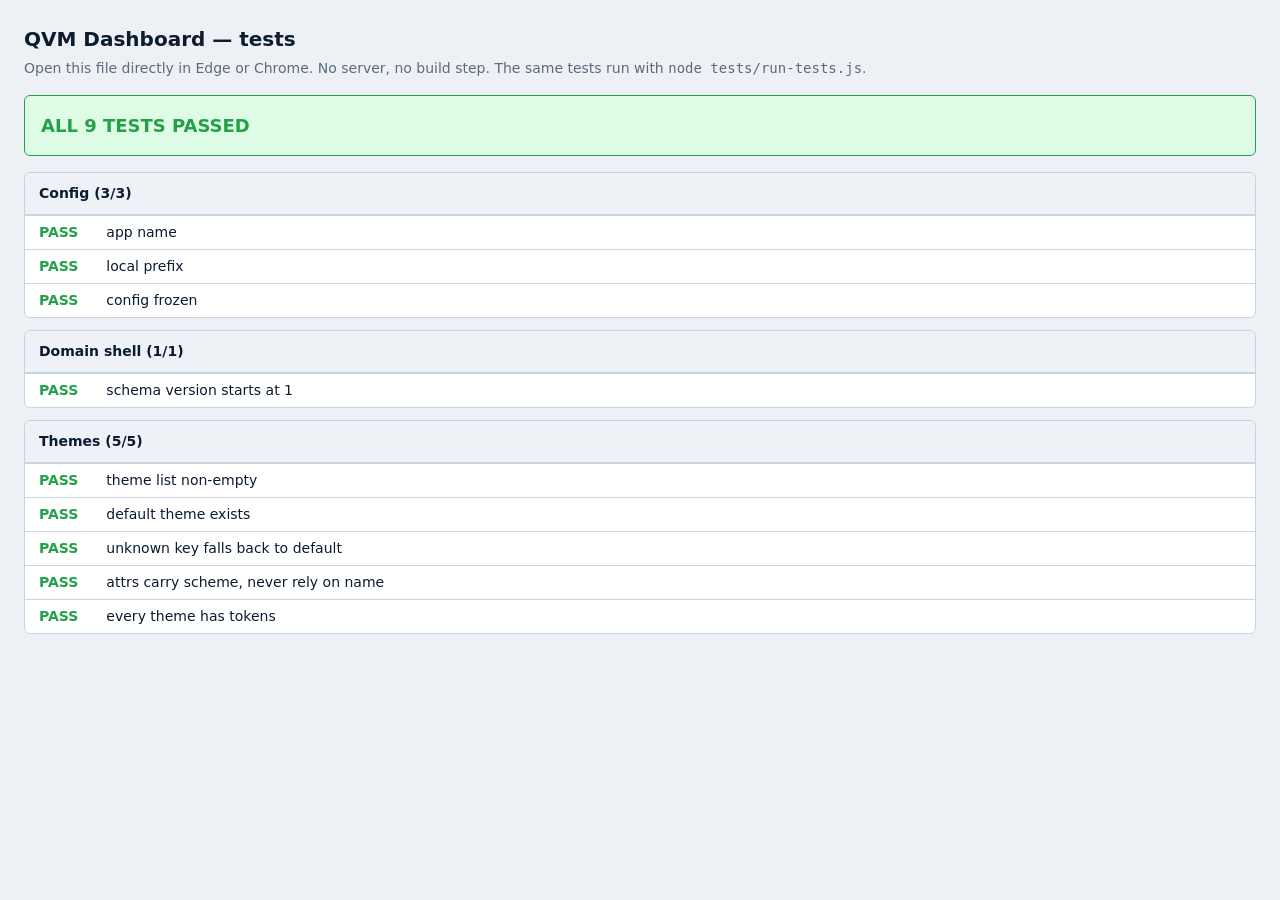
==== qvm_js/tests/test.html @ d480aee8 "Add M2 vendor libs and test battery" ====
<!DOCTYPE html>
<html lang="en">
<head>
<meta charset="utf-8">
<title>QVM Dashboard - tests</title>
<style>
  :root {
    --bg: #f5f7fa; --fg: #1c2530; --muted: #5b6b7c; --line: #dde3ea;
    --ok: #1b7f4b; --ok-bg: #e8f5ed; --fail: #b3261e; --fail-bg: #fdeceb; --card: #fff;
  }
  * { box-sizing: border-box; }
  body { margin: 0; padding: 24px; background: var(--bg); color: var(--fg);
         font: 14px/1.5 "Segoe UI", system-ui, sans-serif; }
  h1 { font-size: 20px; margin: 0 0 4px; }
  .sub { color: var(--muted); margin-bottom: 16px; }
  #summary { padding: 16px; border-radius: 6px; font-size: 18px; font-weight: 700;
             margin-bottom: 16px; border: 1px solid var(--line); }
  #summary.pass { background: var(--ok-bg); color: var(--ok); border-color: var(--ok); }
  #summary.fail { background: var(--fail-bg); color: var(--fail); border-color: var(--fail); }
  .group { background: var(--card); border: 1px solid var(--line); border-radius: 6px;
           margin-bottom: 12px; overflow: hidden; }
  .group > h2 { font-size: 14px; margin: 0; padding: 10px 14px; background: #eef2f7;
                border-bottom: 1px solid var(--line); }
  table { width: 100%; border-collapse: collapse; }
  td { padding: 6px 14px; border-top: 1px solid var(--line); vertical-align: top; }
  td.res { width: 60px; font-weight: 700; }
  tr.ok td.res { color: var(--ok); }
  tr.fail td.res { color: var(--fail); }
  tr.fail { background: var(--fail-bg); }
  td.detail { color: var(--muted); font-family: ui-monospace, Consolas, monospace;
              font-size: 12px; white-space: pre-wrap; }
  .num { font-variant-numeric: tabular-nums; }
</style>
</head>
<body>
<h1>QVM Dashboard &mdash; tests</h1>
<div class="sub">Open this file directly in Edge or Chrome. No server, no build step. The same tests run with <code>node tests/run-tests.js</code>.</div>
<div id="summary">running&hellip;</div>
<div id="out"></div>

<script src="../js/config.js"></script>
<script src="../js/themes.js"></script>
<script src="../js/domain.js"></script>
<script src="tests.js"></script>
<script>
(function () {
  'use strict';
  var T = window.QVM_TESTS;
  T.done.then(function () {
    var out = document.getElementById('out');
    T.groups.forEach(function (g) {
      var div = document.createElement('div');
      div.className = 'group';
      var h = document.createElement('h2');
      var gFail = g.rows.filter(function (r) { return !r.ok; }).length;
      h.textContent = g.name + '  (' + (g.rows.length - gFail) + '/' + g.rows.length + ')';
      div.appendChild(h);
      var tbl = document.createElement('table');
      g.rows.forEach(function (r) {
        var tr = document.createElement('tr');
        tr.className = r.ok ? 'ok' : 'fail';
        var c1 = document.createElement('td'); c1.className = 'res'; c1.textContent = r.ok ? 'PASS' : 'FAIL';
        var c2 = document.createElement('td'); c2.textContent = r.name;
        var c3 = document.createElement('td'); c3.className = 'detail'; c3.textContent = r.detail;
        tr.appendChild(c1); tr.appendChild(c2); tr.appendChild(c3);
        tbl.appendChild(tr);
      });
      div.appendChild(tbl);
      out.appendChild(div);
    });
    var sum = document.getElementById('summary');
    sum.className = T.failed === 0 ? 'pass' : 'fail';
    sum.textContent = T.failed === 0
      ? 'ALL ' + T.passed + ' TESTS PASSED'
      : T.failed + ' of ' + (T.passed + T.failed) + ' TESTS FAILED';
  });
})();
</script>
</body>
</html>
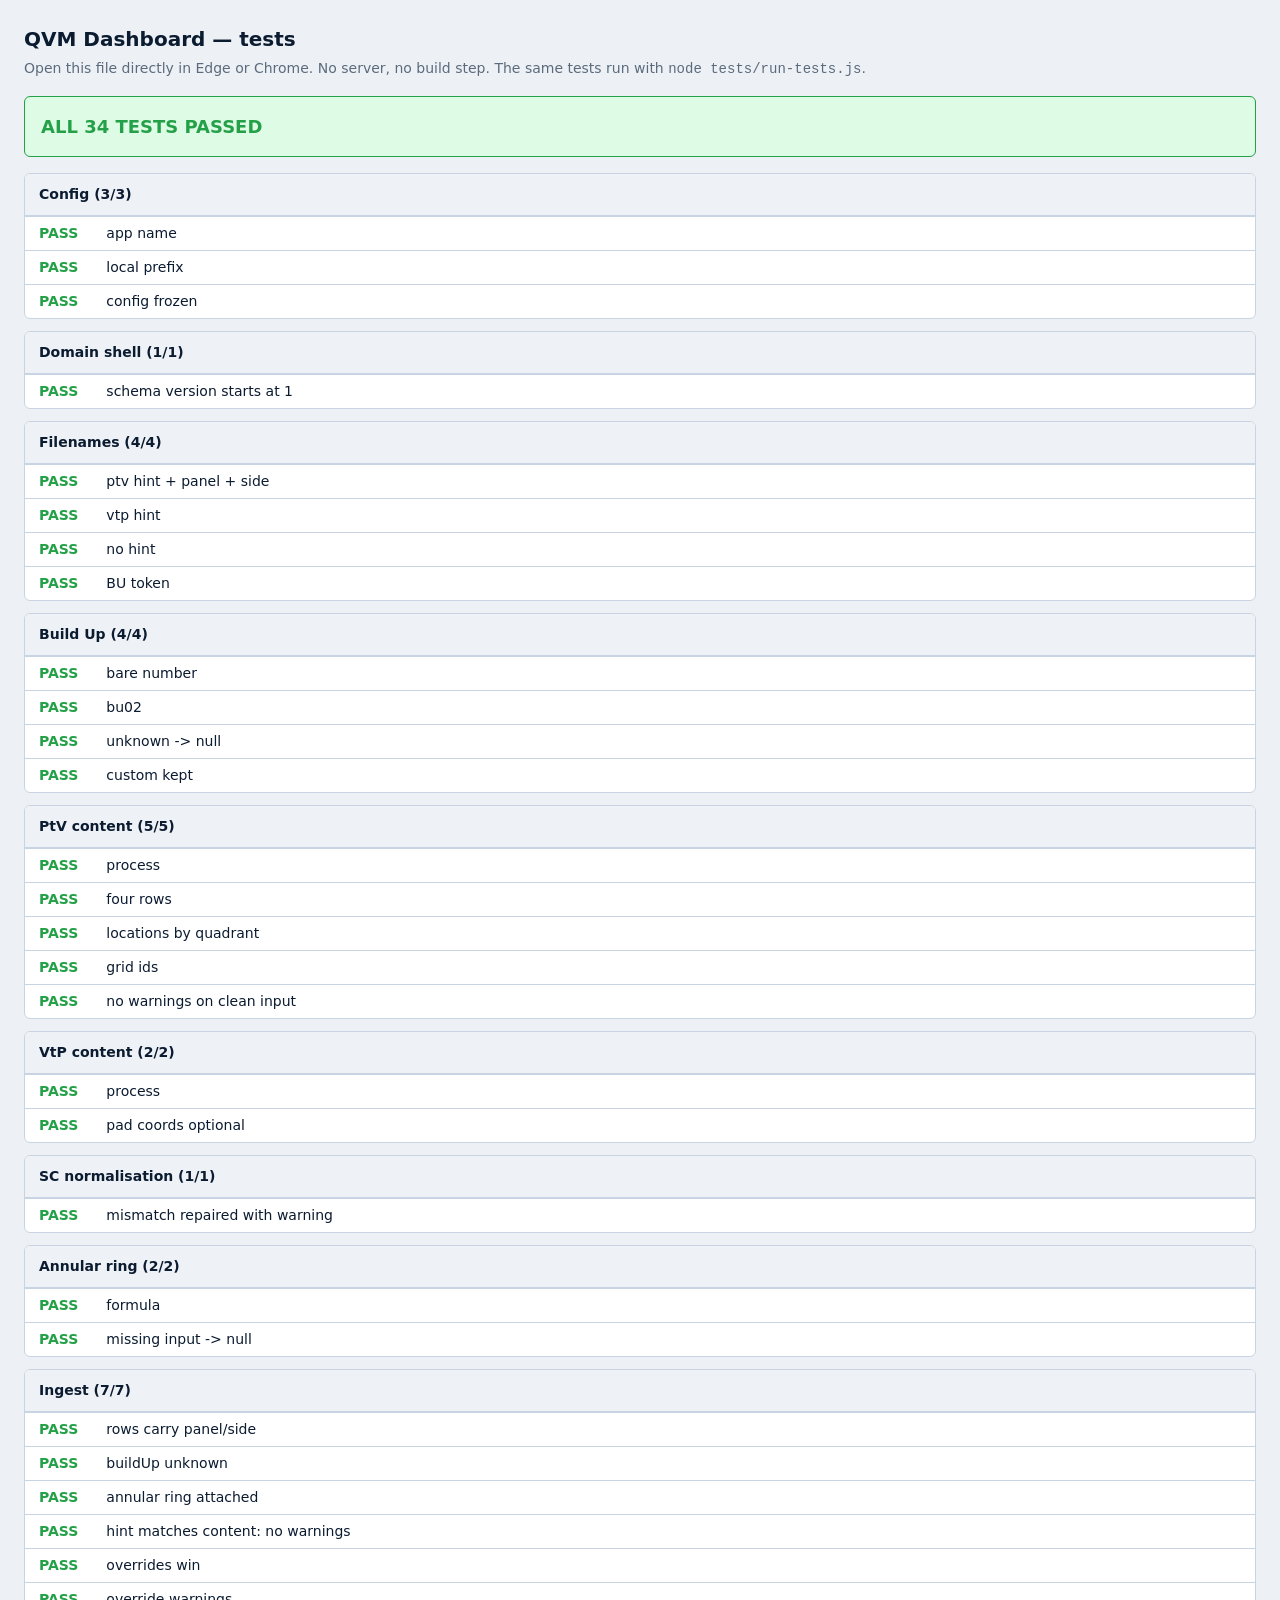
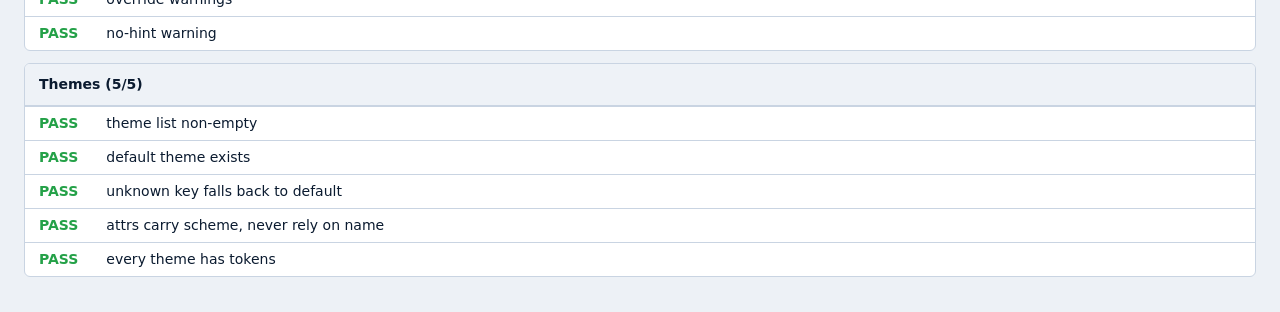
==== commit f9fea673: "Add M3 QVM parsers and ingest engine" ====
--- a/qvm_js/tests/test.html
+++ b/qvm_js/tests/test.html
@@ -40,7 +40,9 @@
 
 <script src="../js/config.js"></script>
 <script src="../js/themes.js"></script>
+<script src="../js/qvm-defaults.js"></script>
 <script src="../js/domain.js"></script>
+<script src="../js/parse.js"></script>
 <script src="tests.js"></script>
 <script>
 (function () {
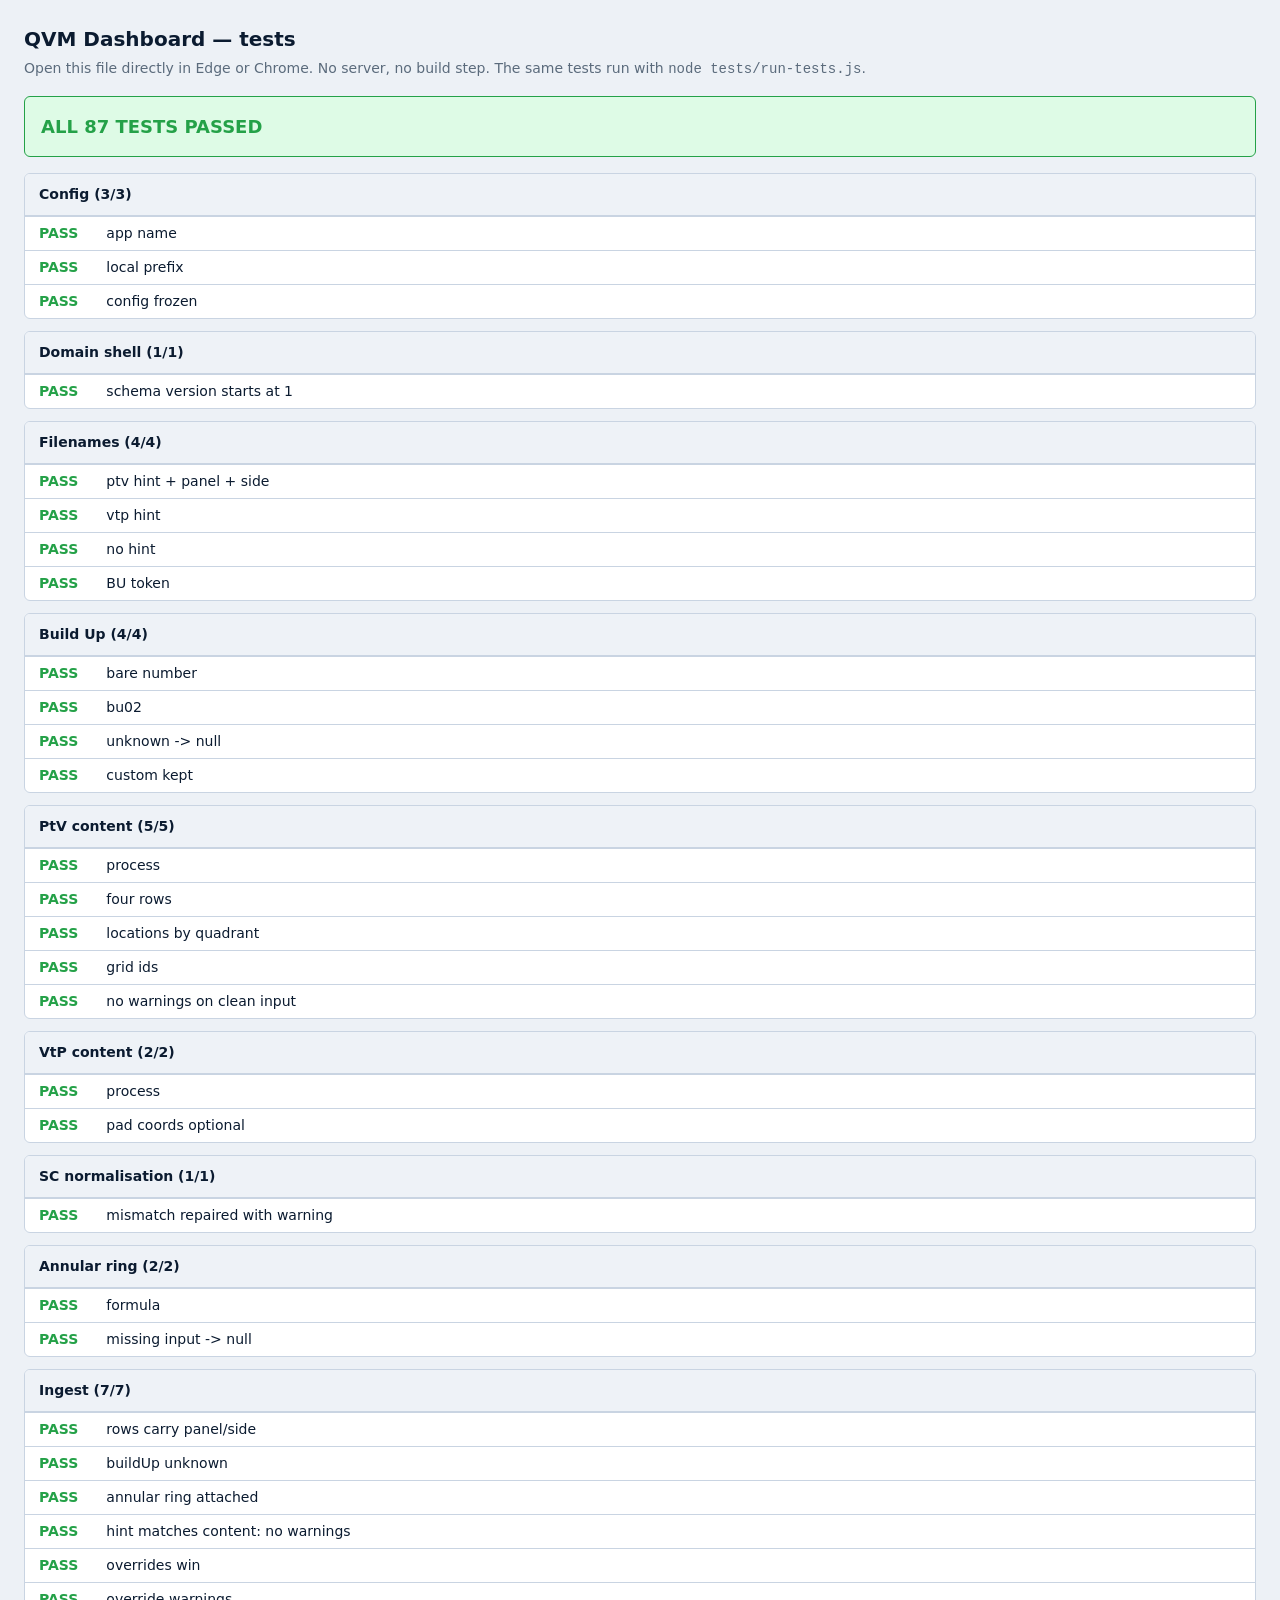
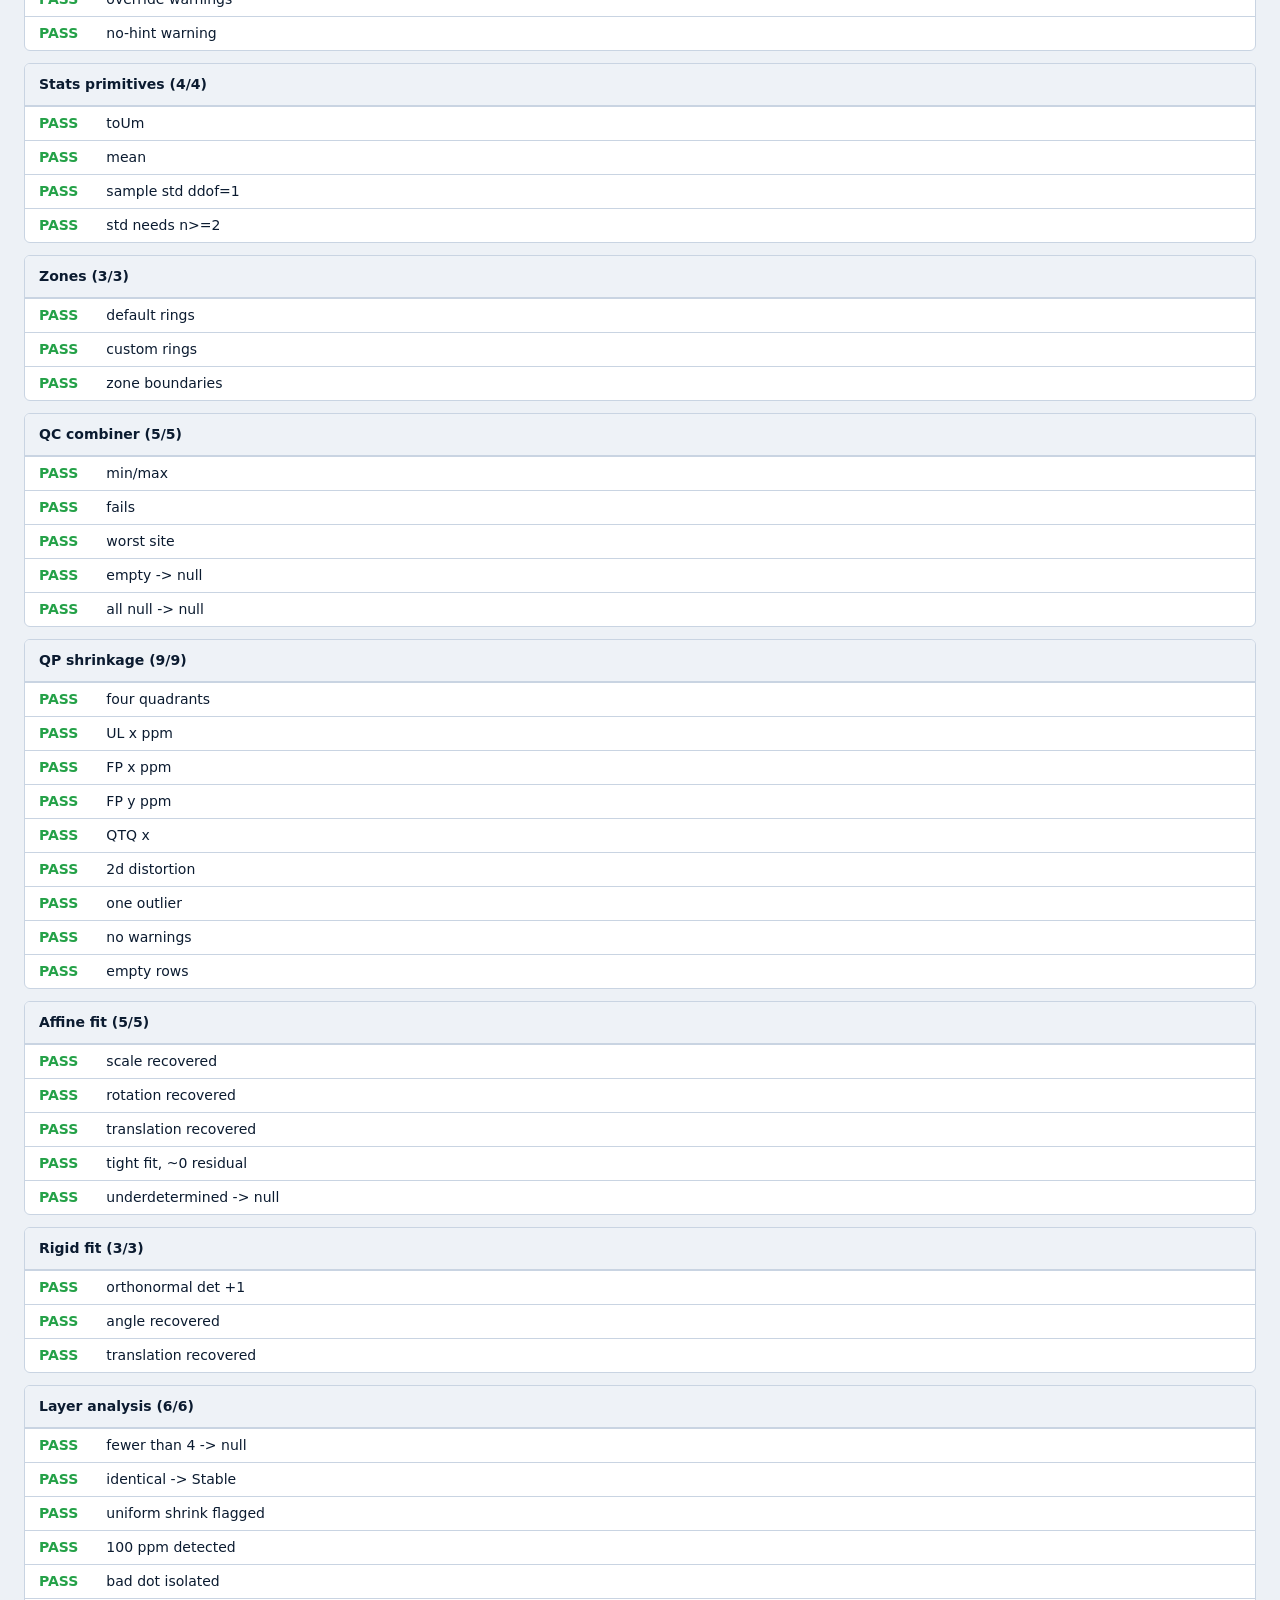
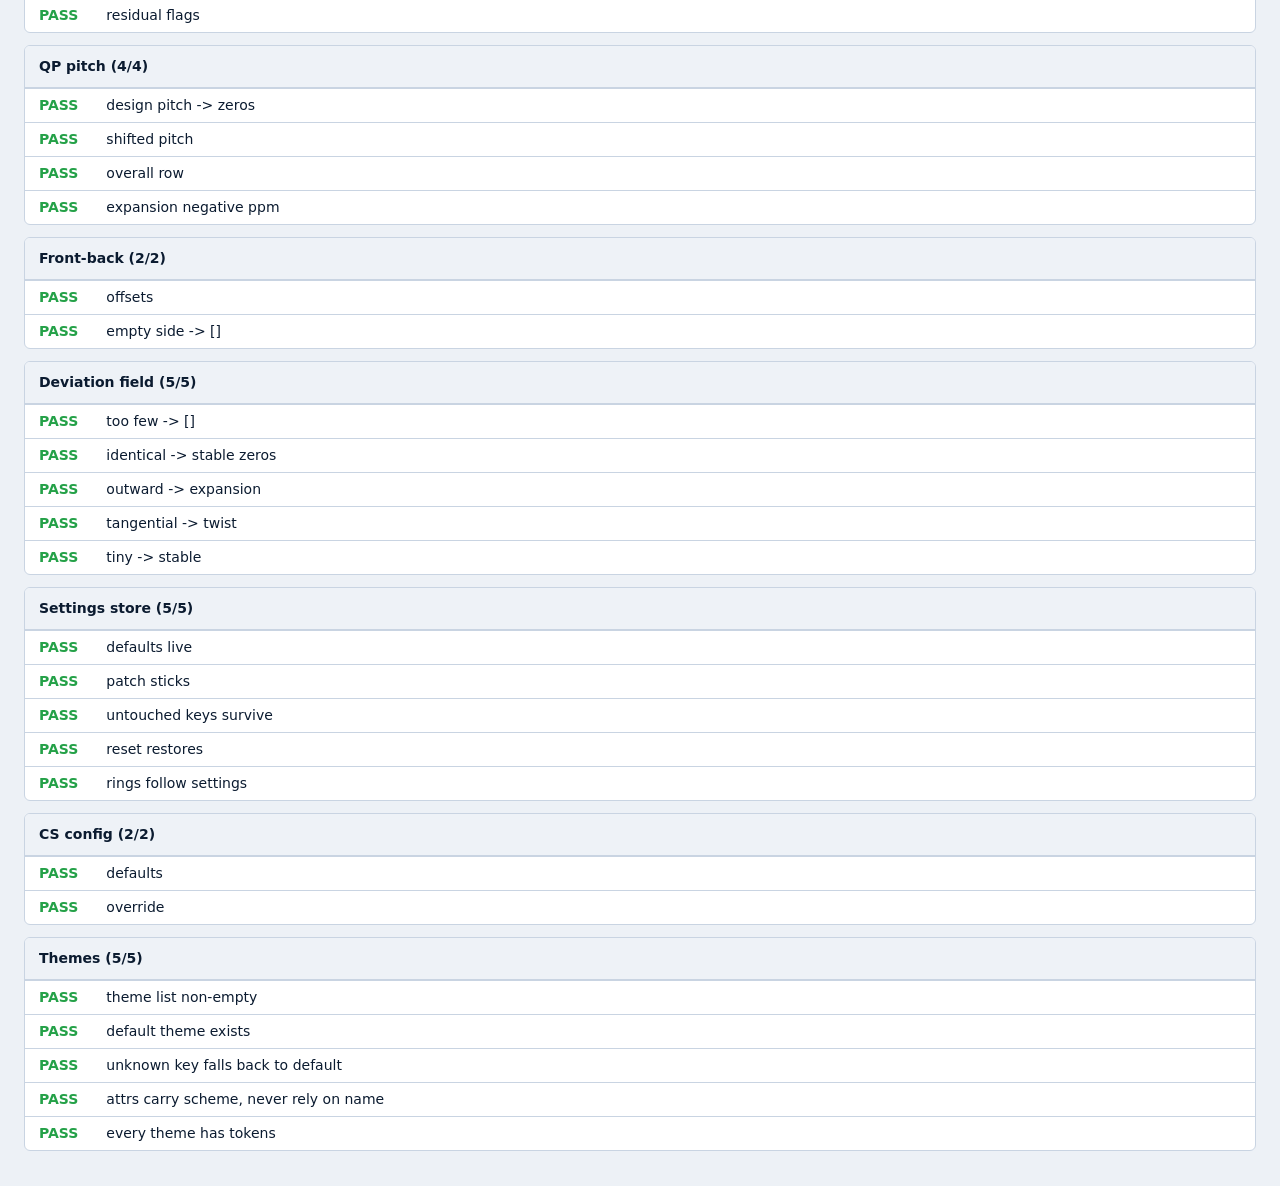
==== commit 7bb4a560: "Add M5 affine geometry and Settings" ====
--- a/qvm_js/tests/test.html
+++ b/qvm_js/tests/test.html
@@ -43,6 +43,7 @@
 <script src="../js/qvm-defaults.js"></script>
 <script src="../js/domain.js"></script>
 <script src="../js/parse.js"></script>
+<script src="../js/settings.js"></script>
 <script src="tests.js"></script>
 <script>
 (function () {
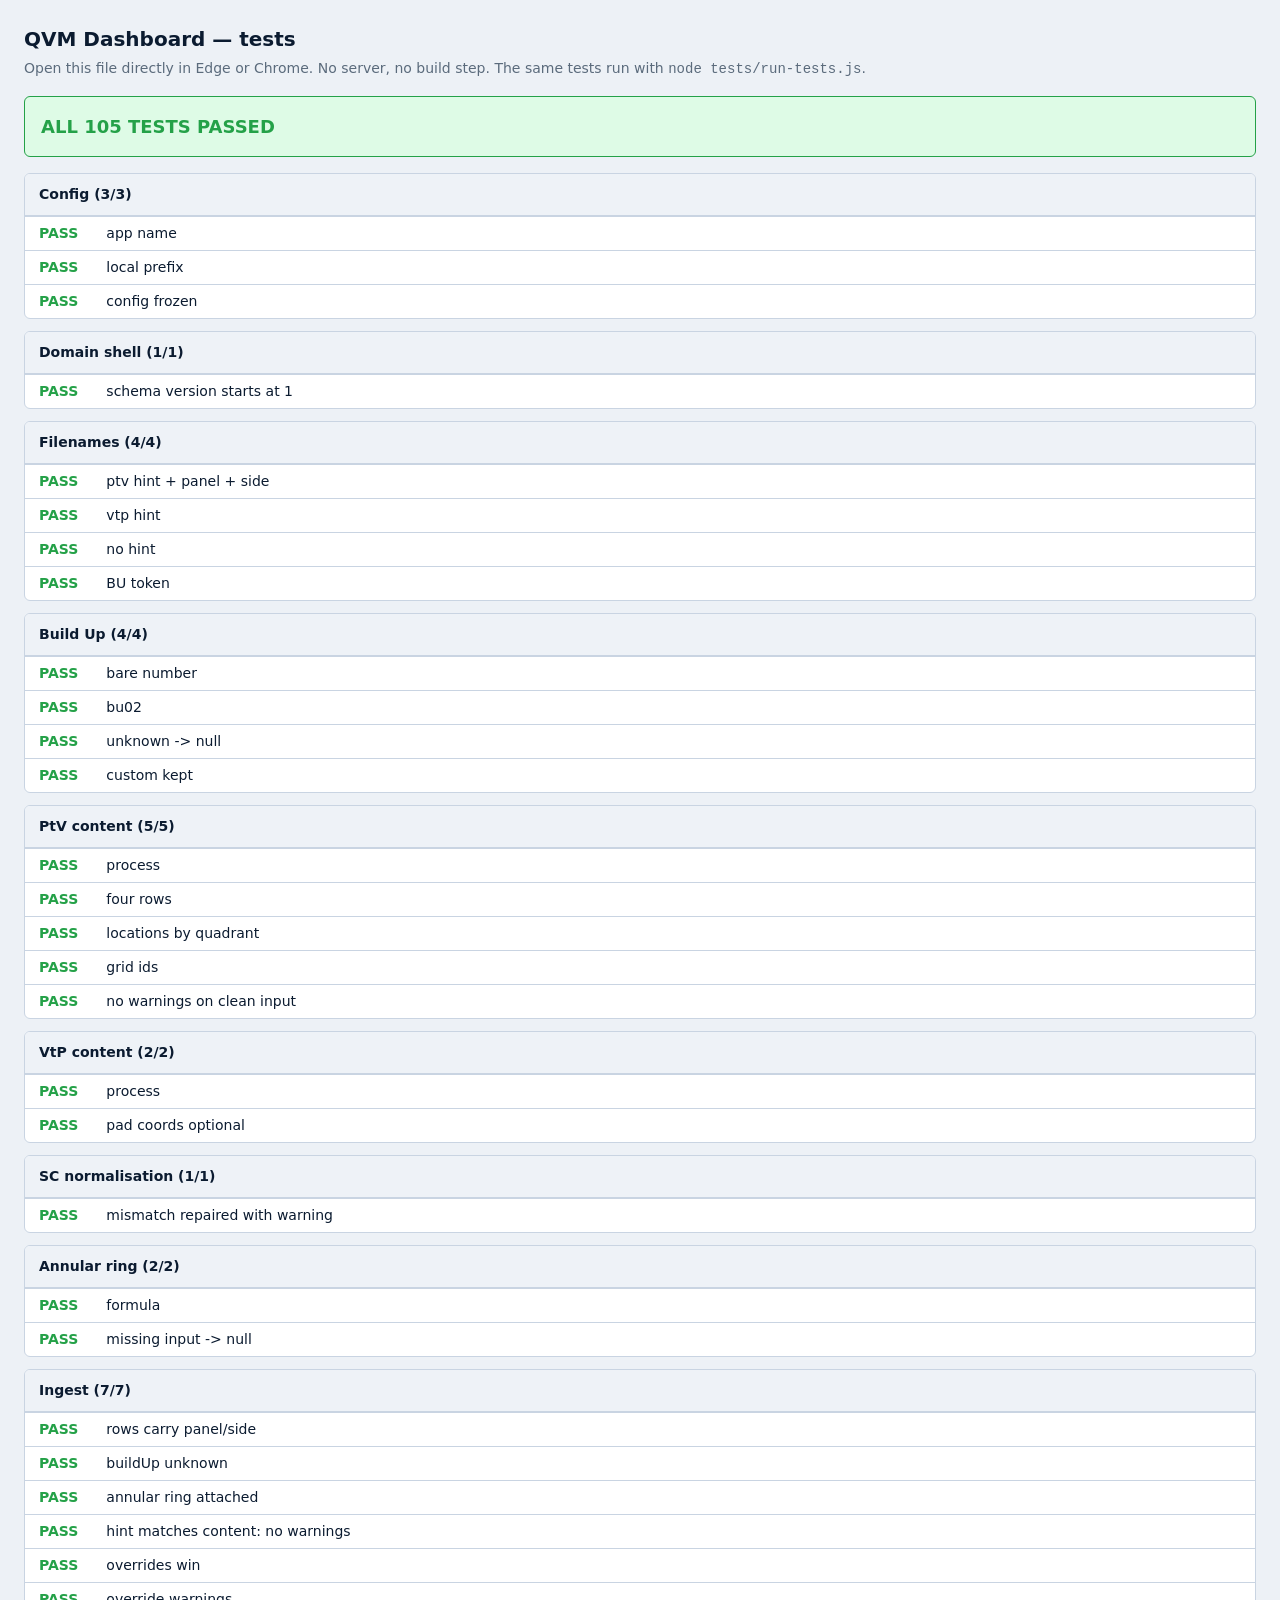
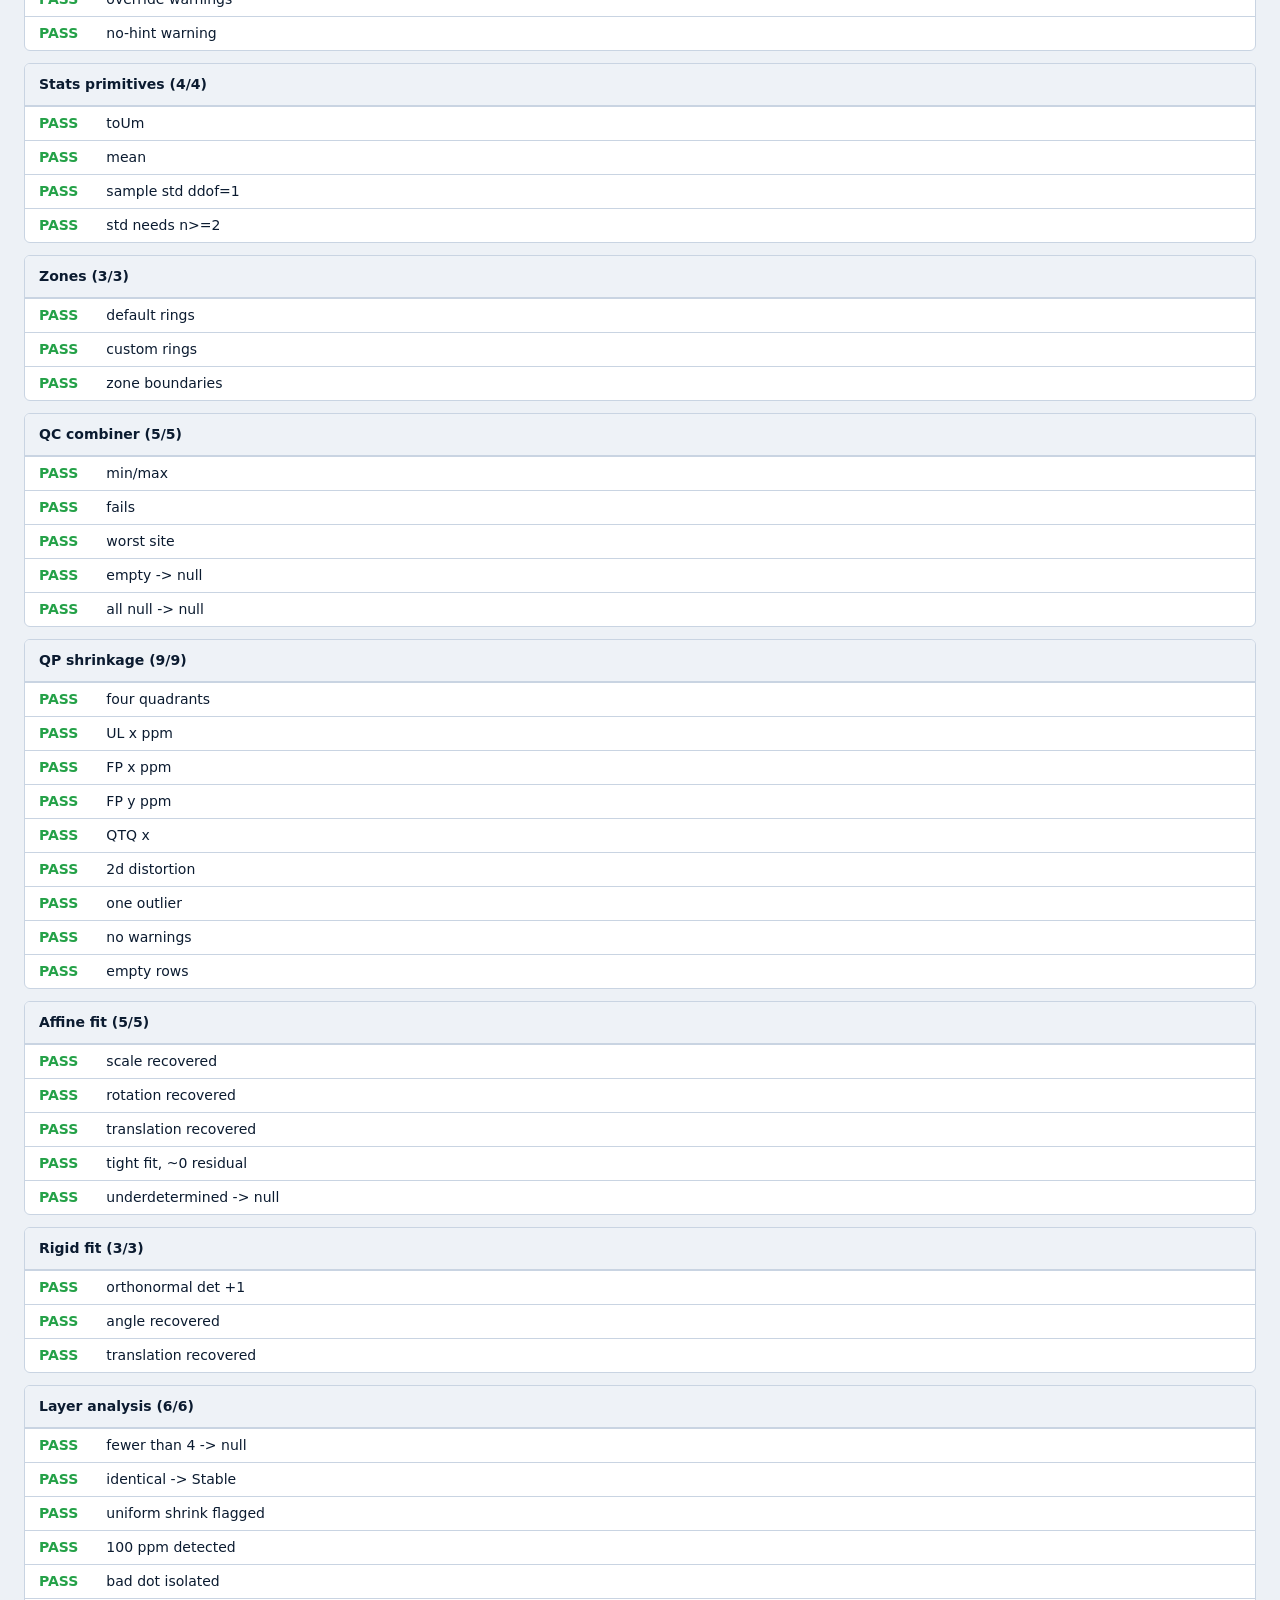
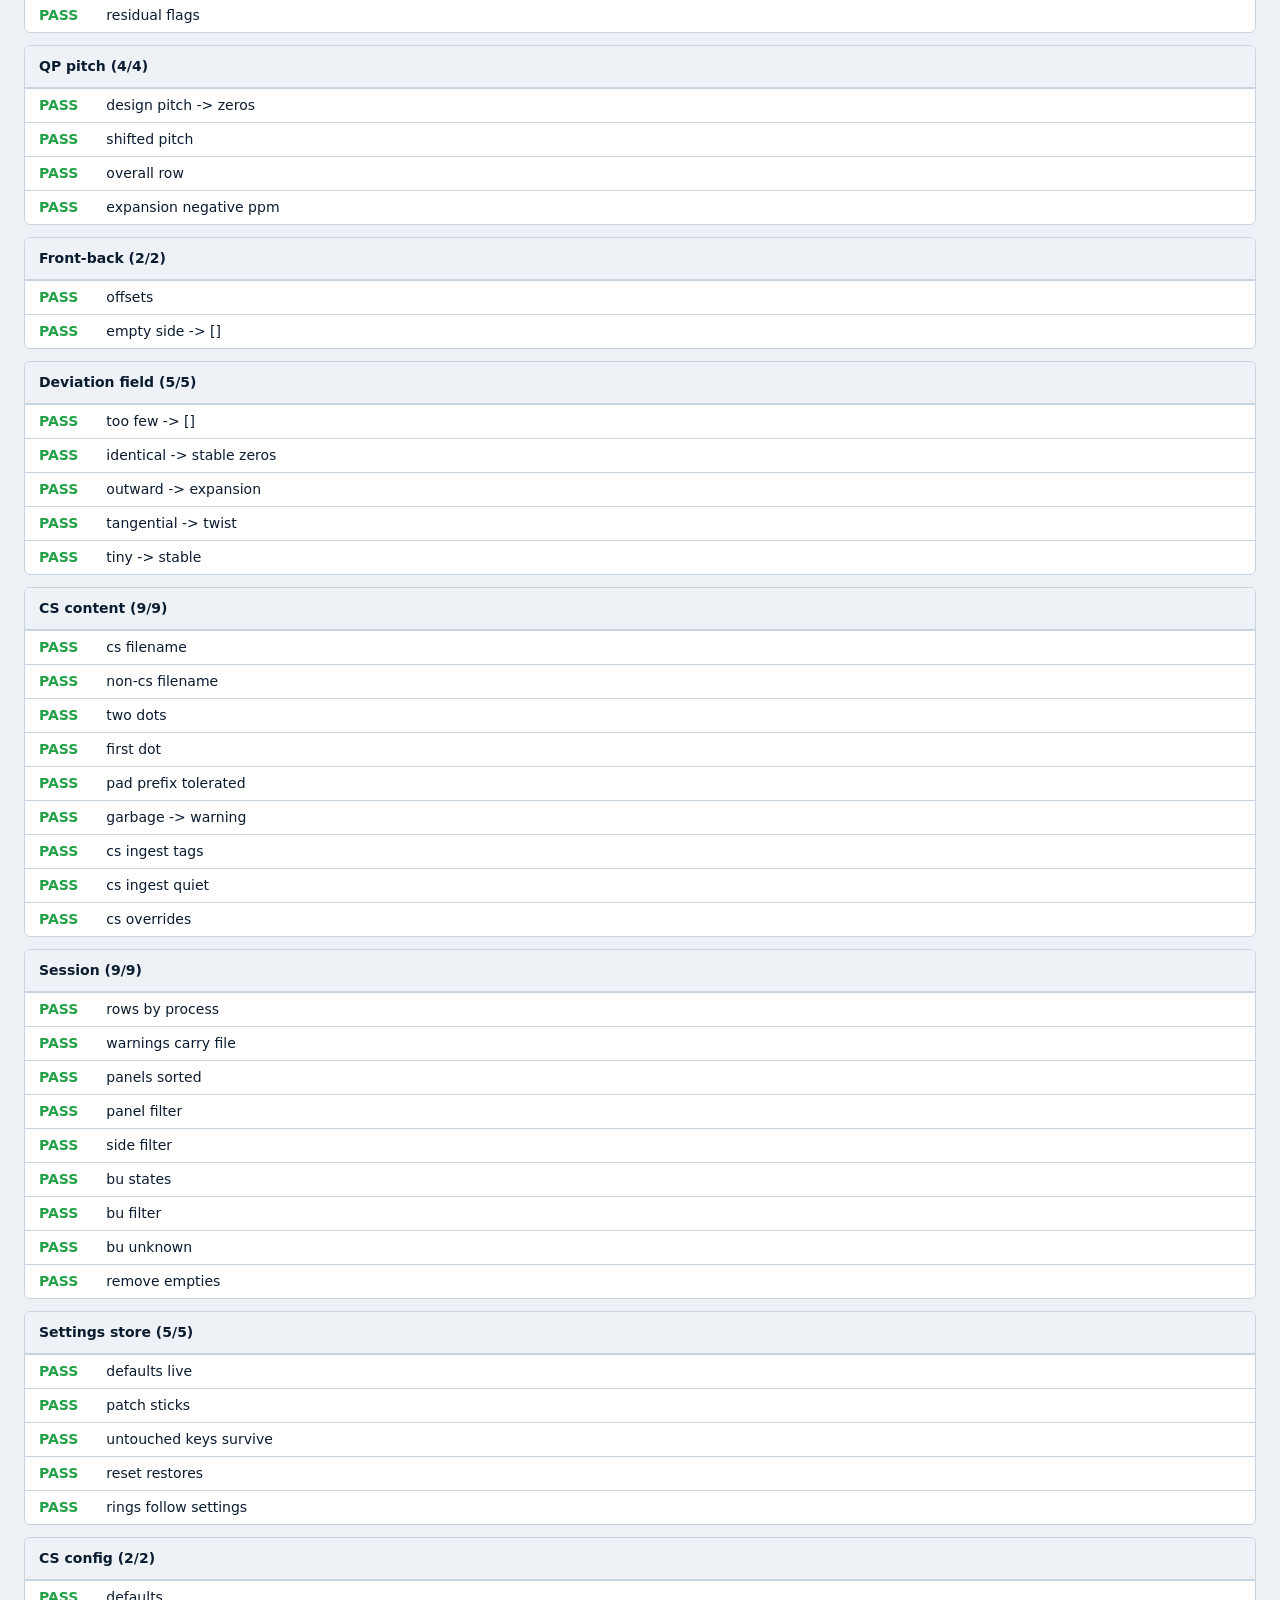
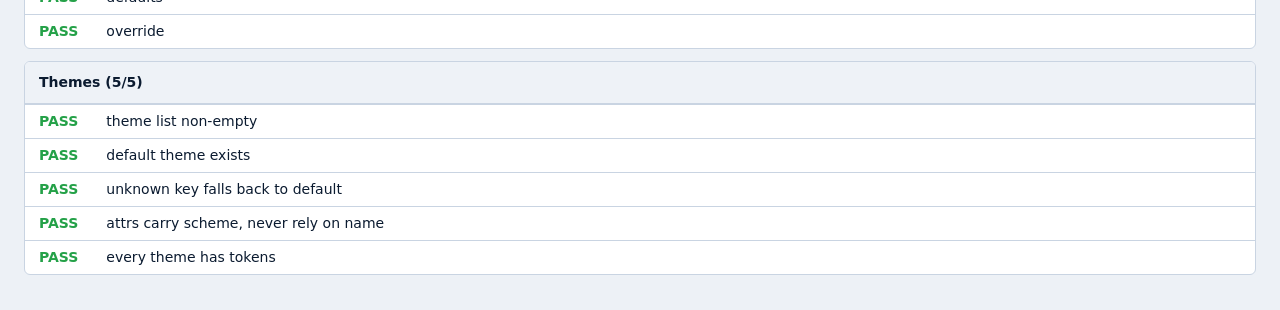
==== commit cddec226: "Add M6 QC views with session state" ====
--- a/qvm_js/tests/test.html
+++ b/qvm_js/tests/test.html
@@ -44,6 +44,7 @@
 <script src="../js/domain.js"></script>
 <script src="../js/parse.js"></script>
 <script src="../js/settings.js"></script>
+<script src="../js/session.js"></script>
 <script src="tests.js"></script>
 <script>
 (function () {
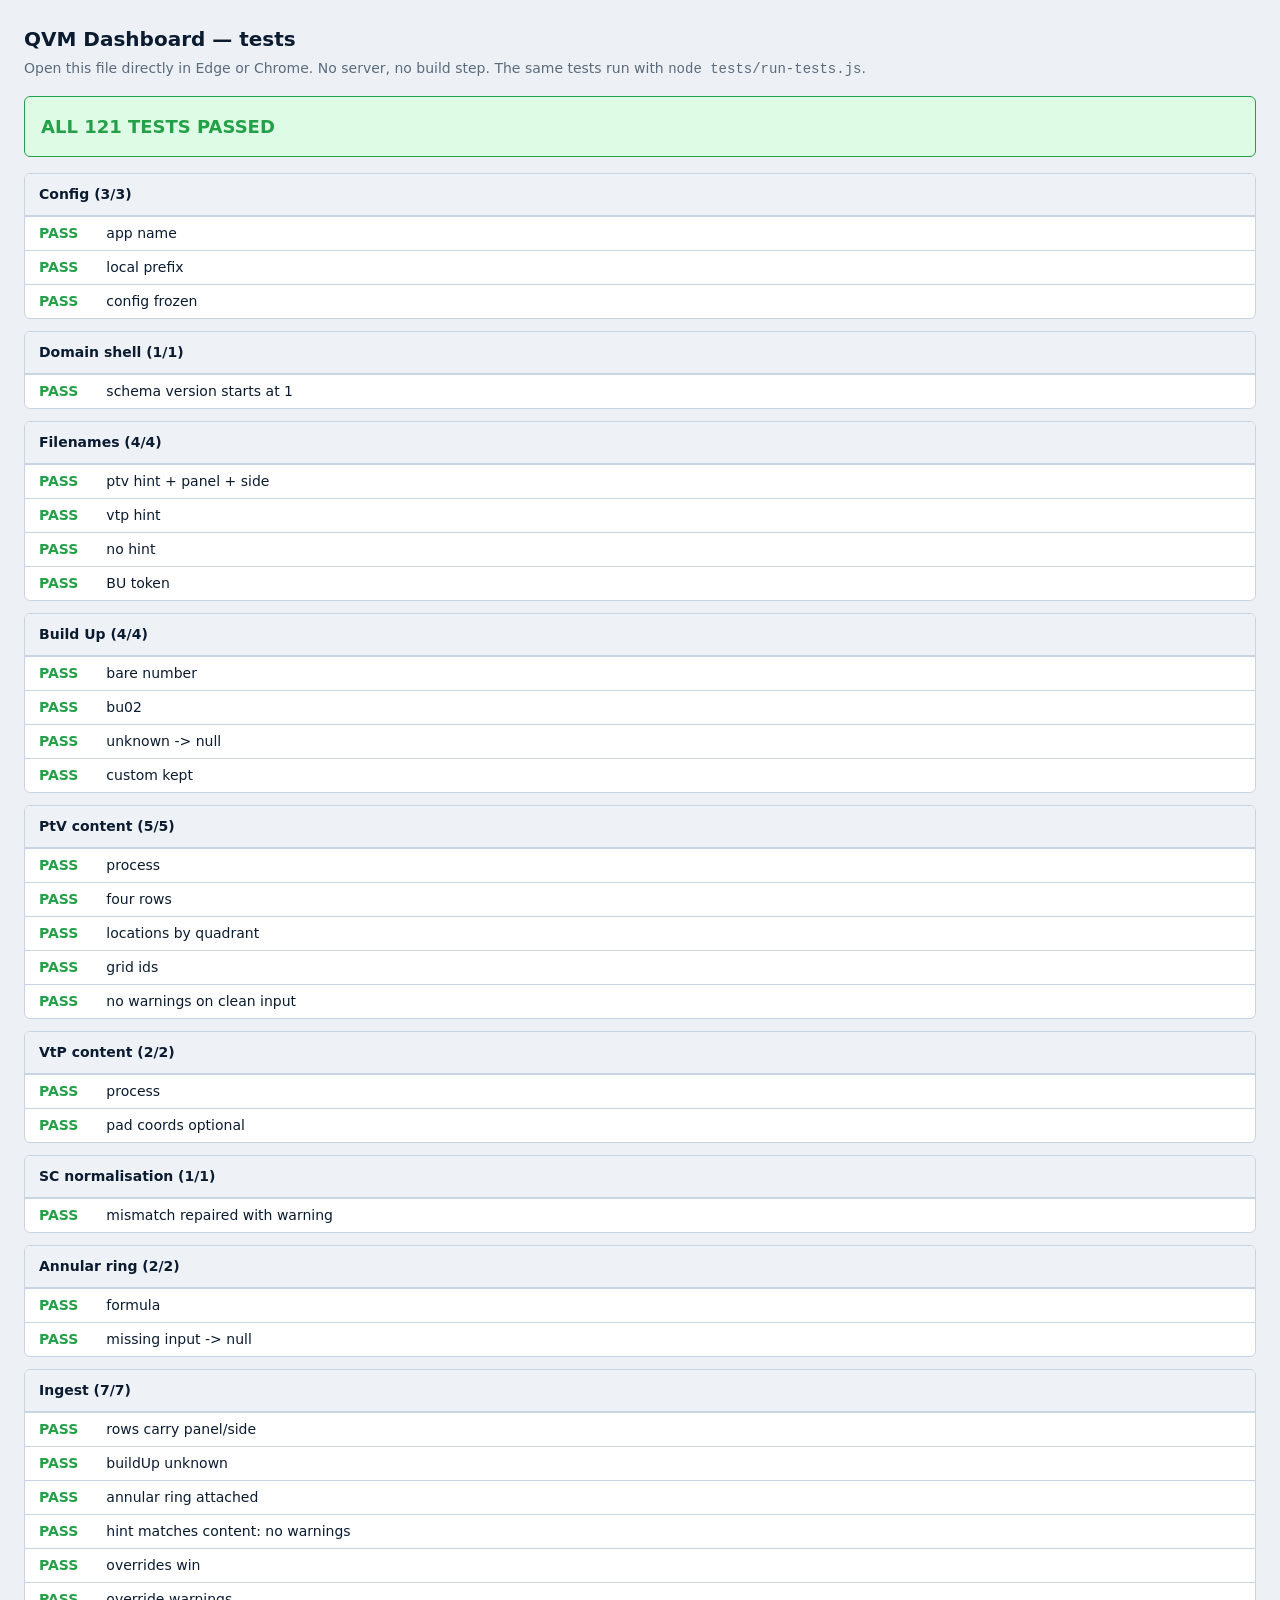
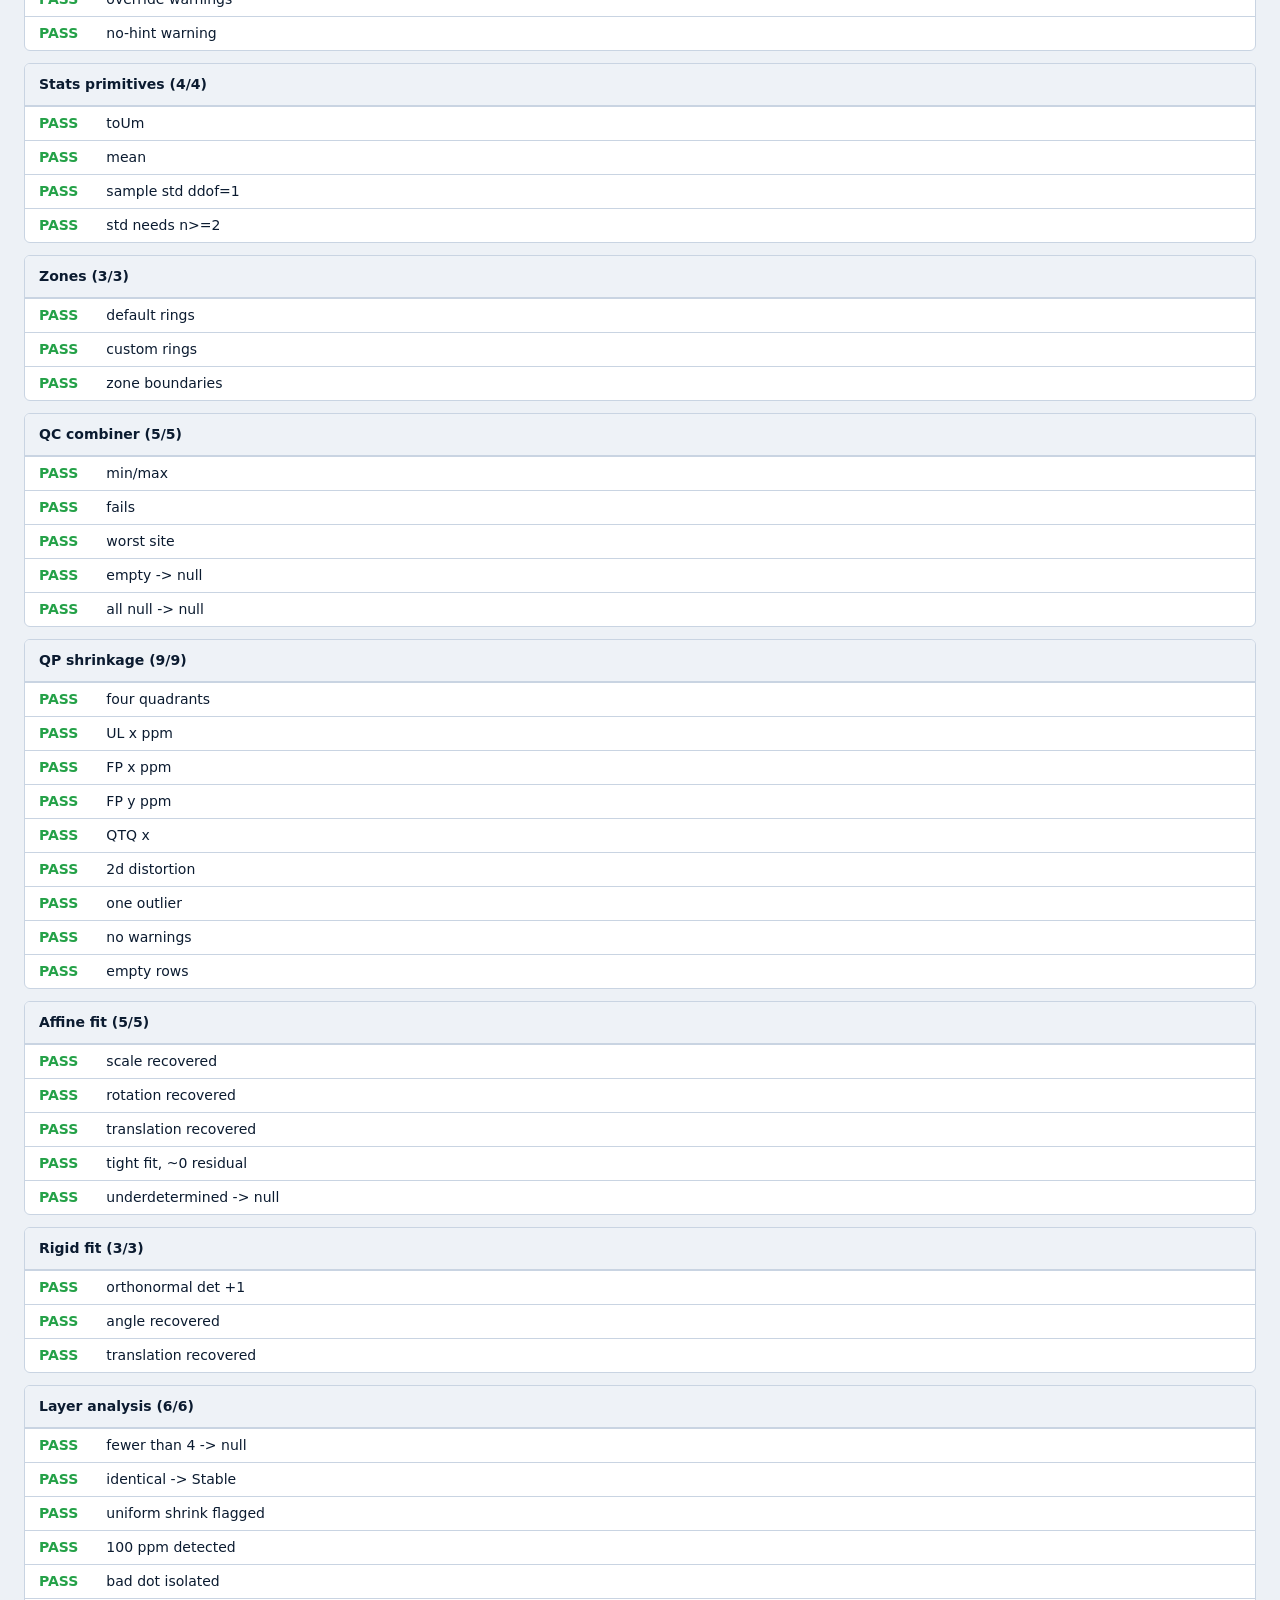
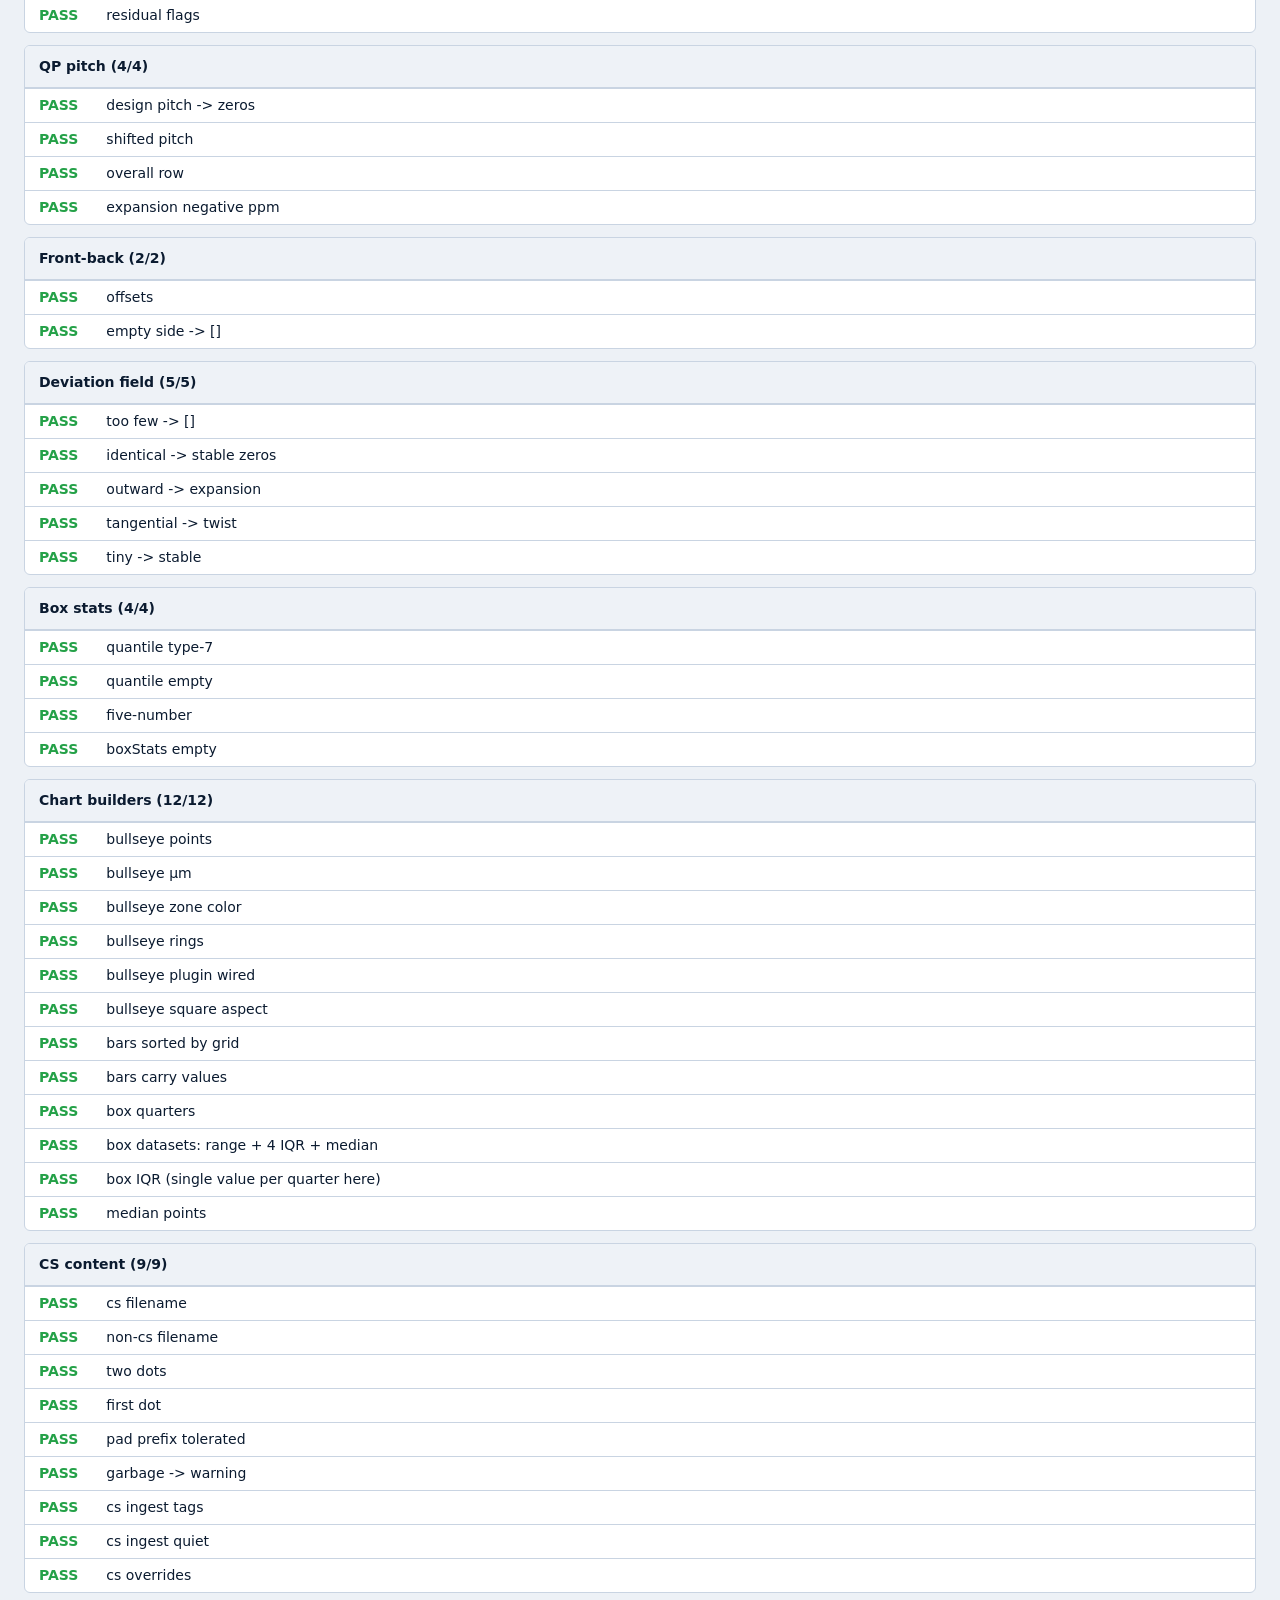
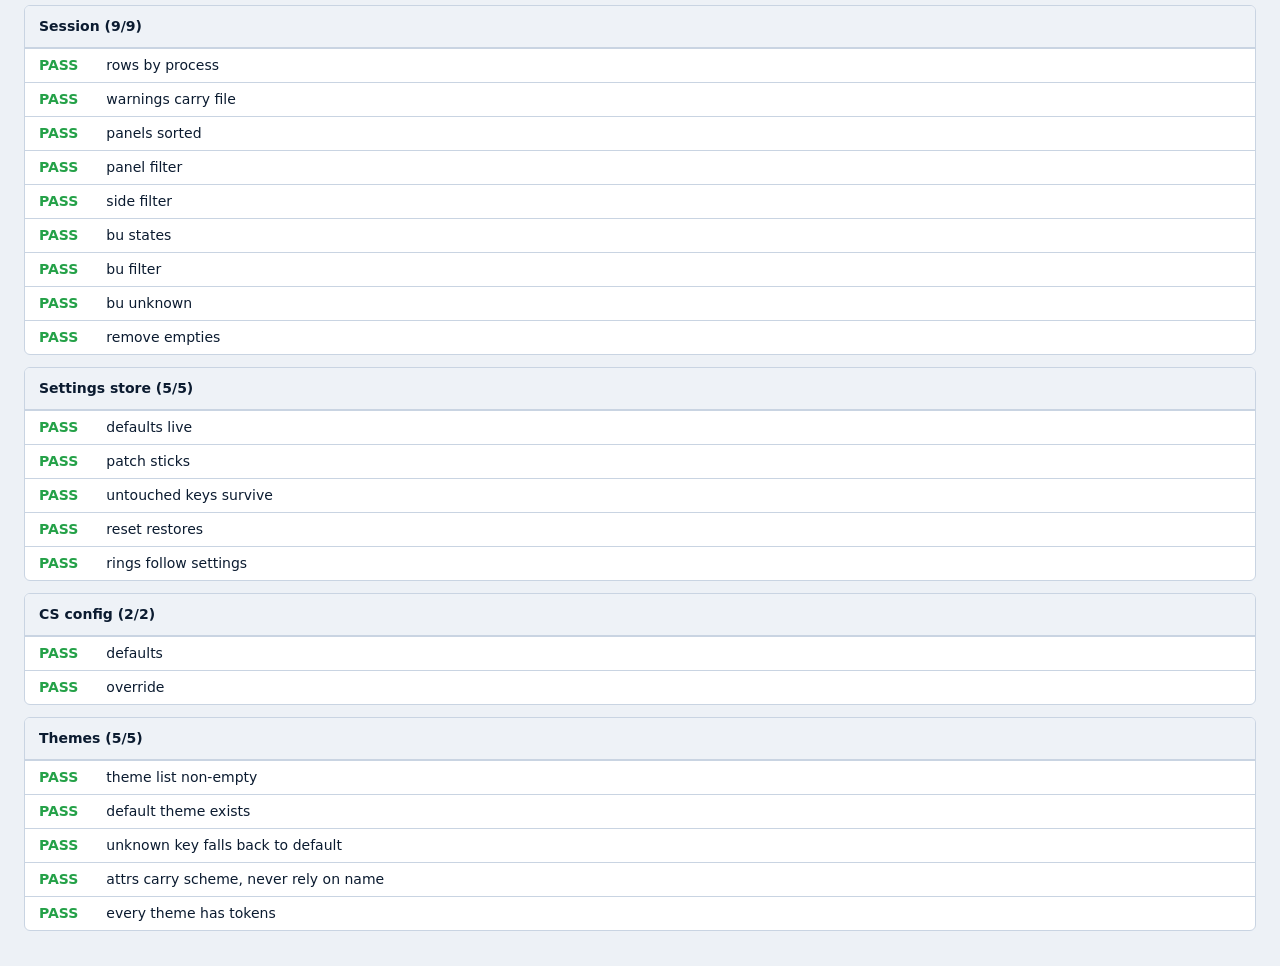
==== commit 905e0d16: "Add M7 bullseye, site bars and box charts" ====
--- a/qvm_js/tests/test.html
+++ b/qvm_js/tests/test.html
@@ -45,6 +45,7 @@
 <script src="../js/parse.js"></script>
 <script src="../js/settings.js"></script>
 <script src="../js/session.js"></script>
+<script src="../js/qvcharts.js"></script>
 <script src="tests.js"></script>
 <script>
 (function () {
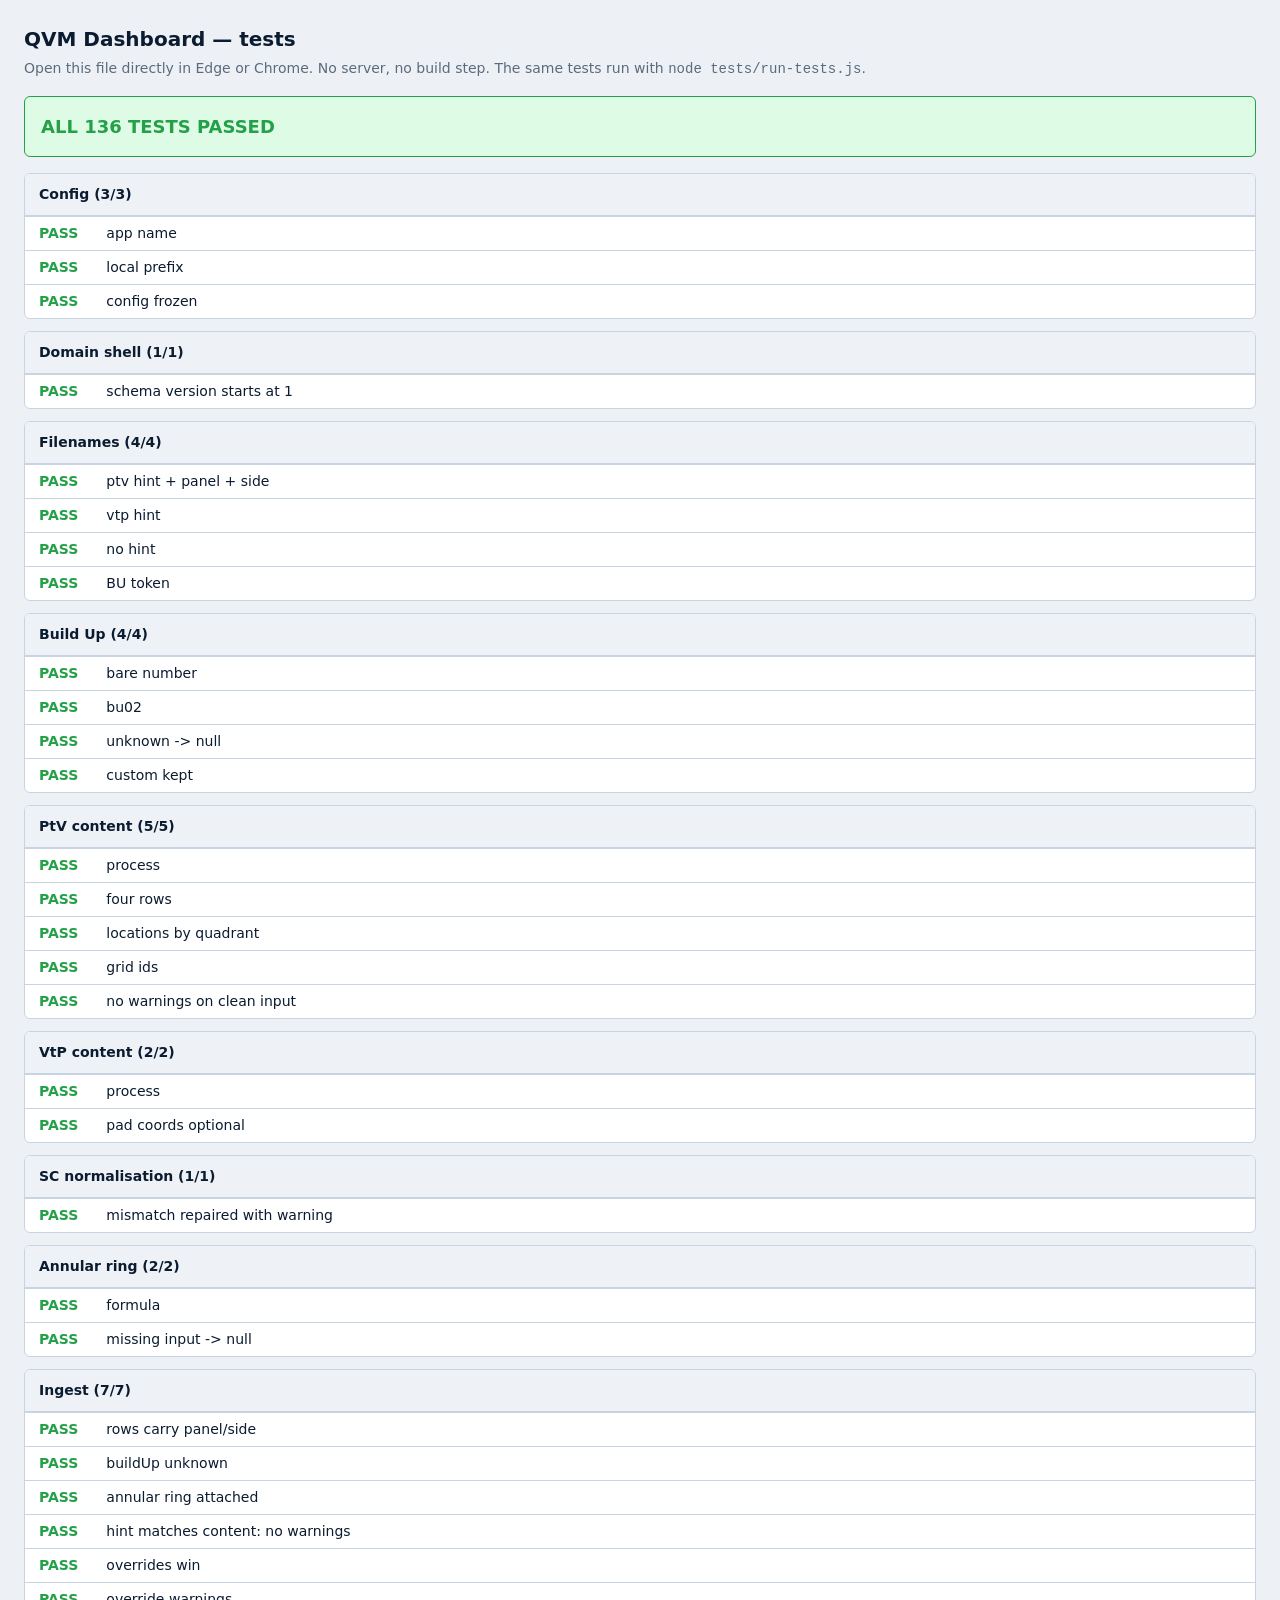
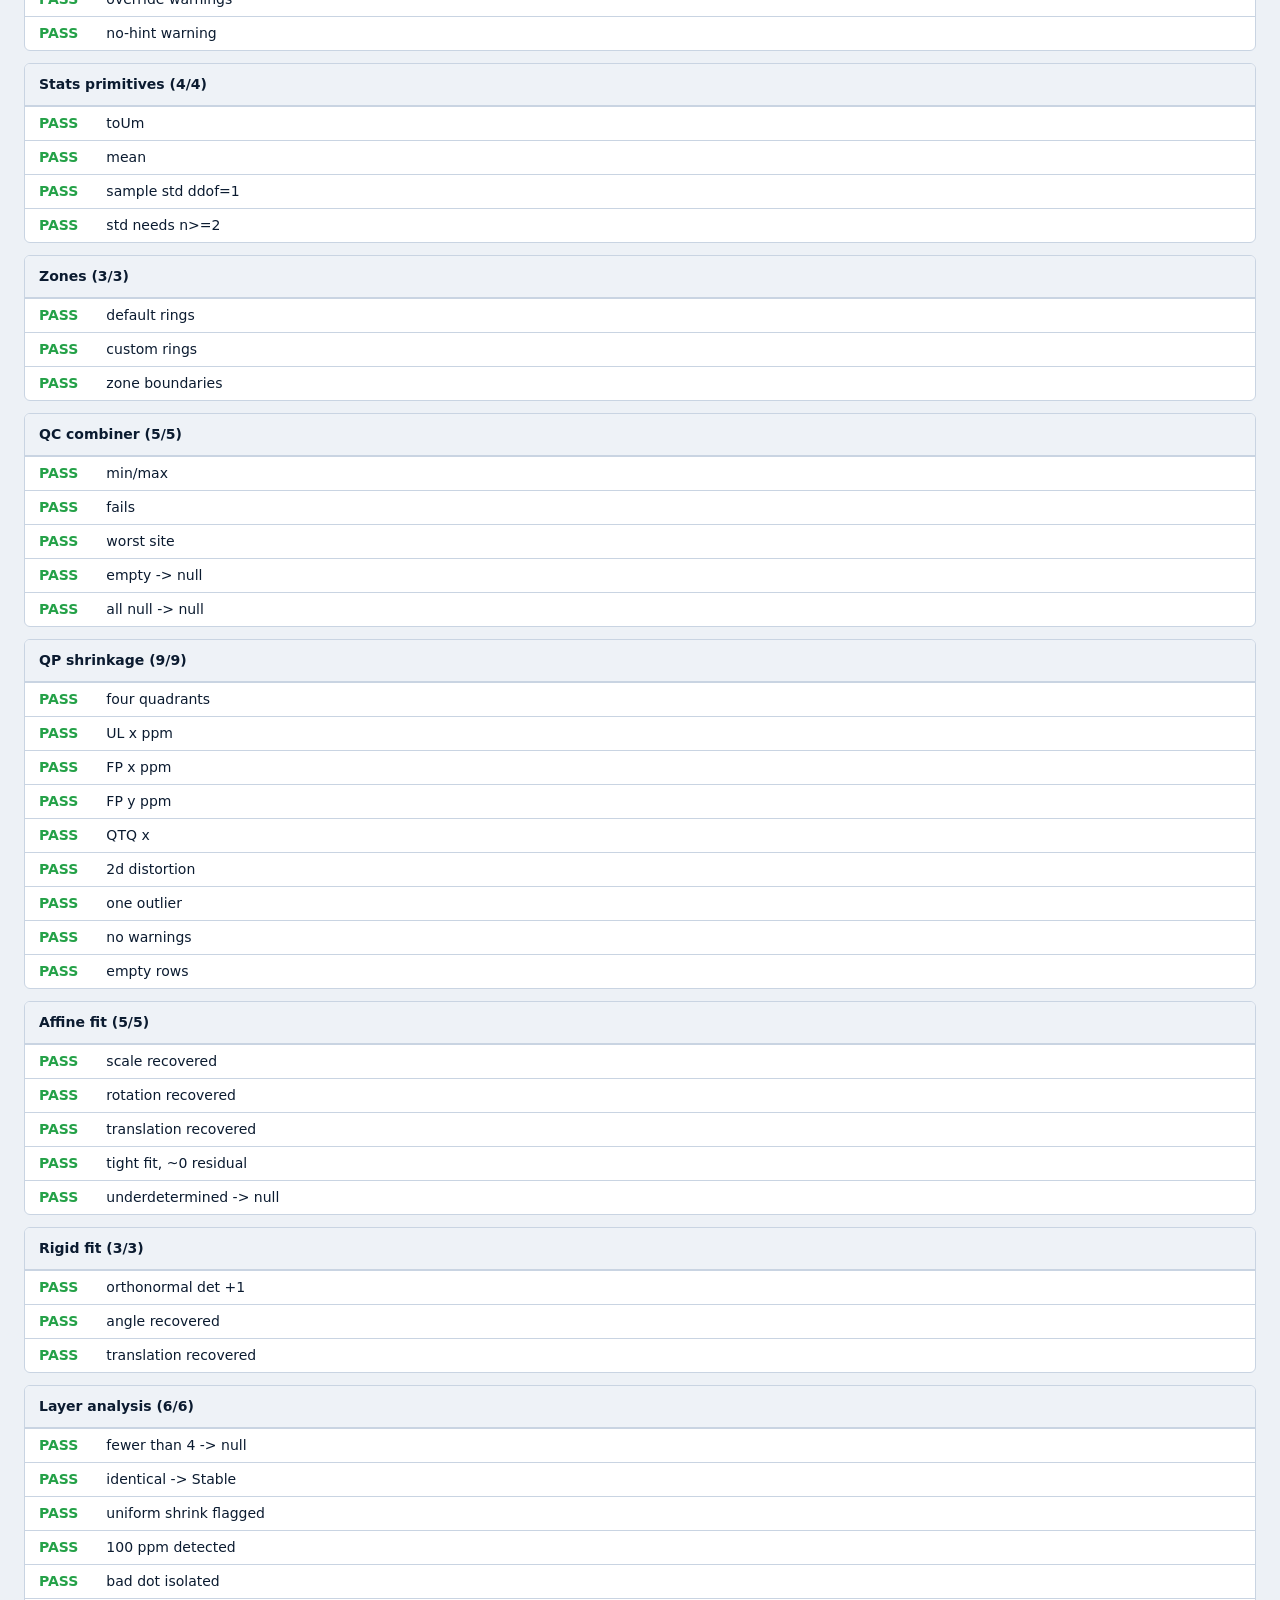
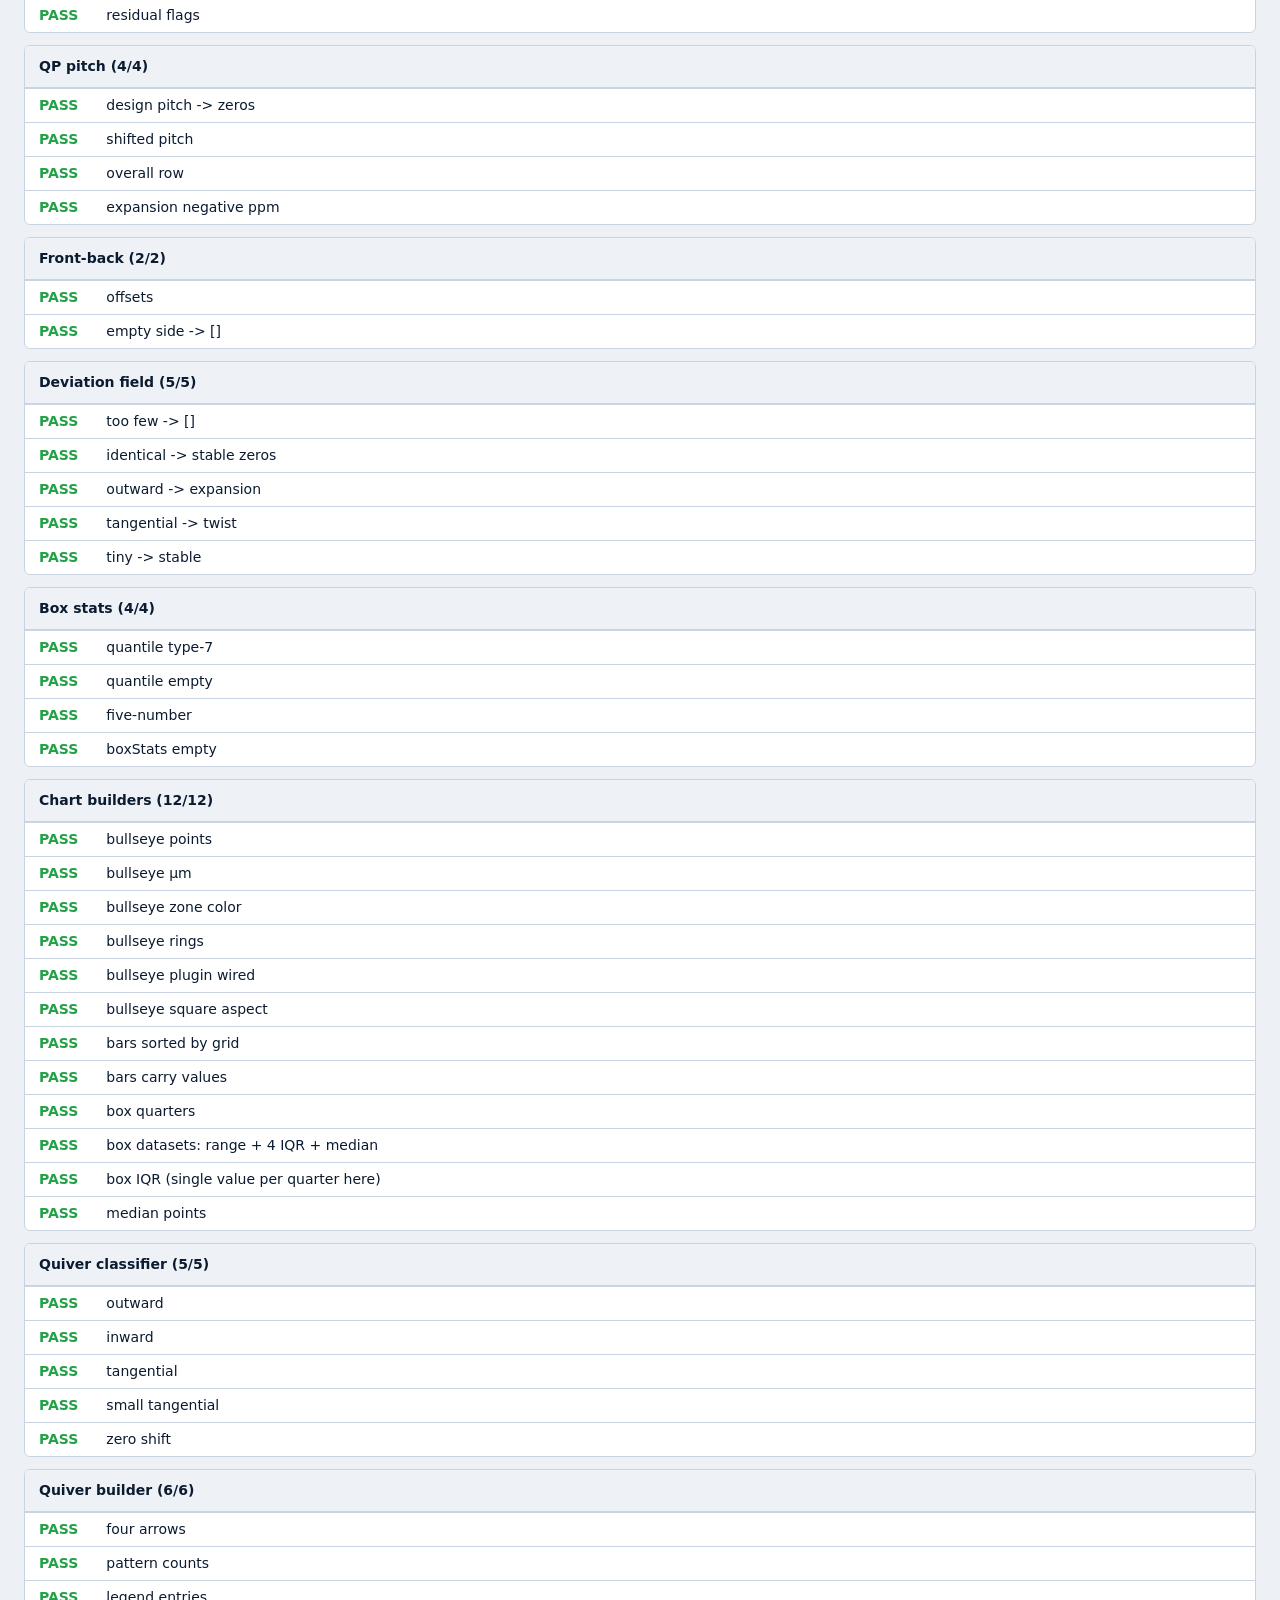
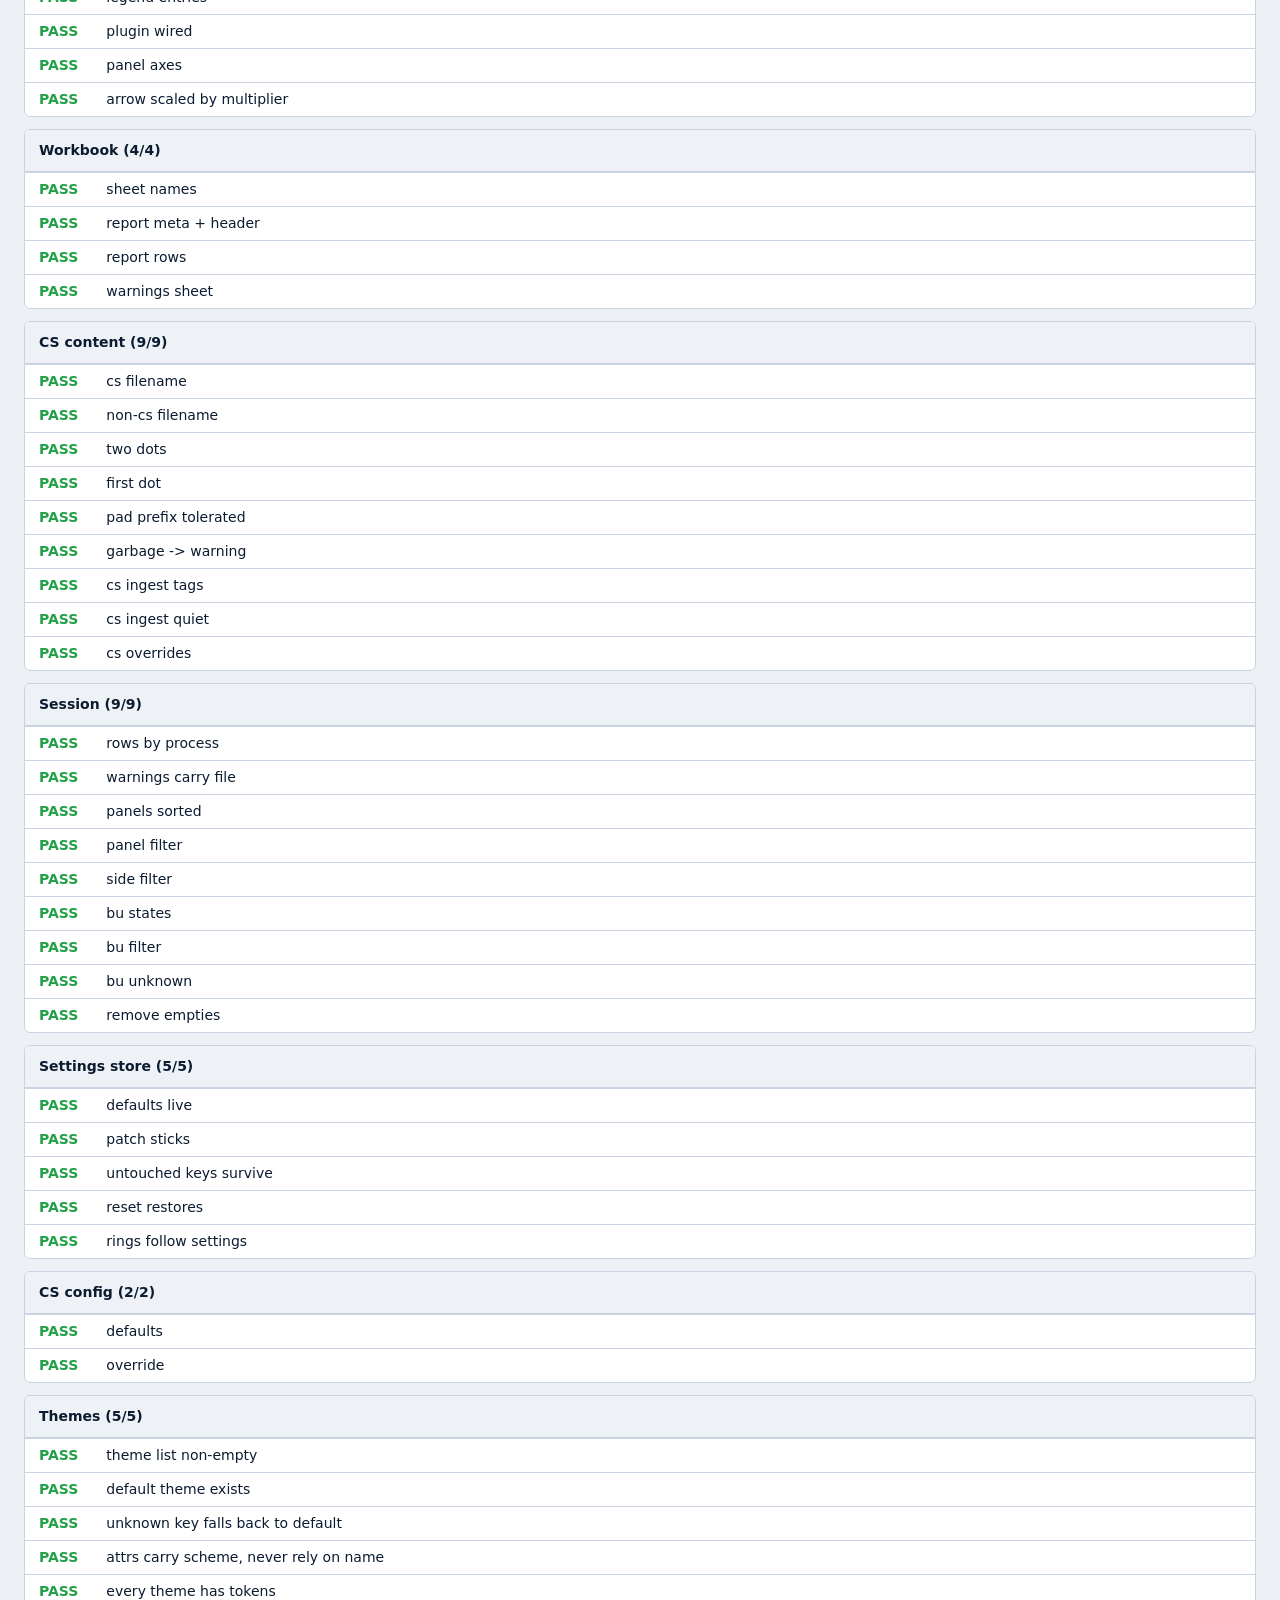
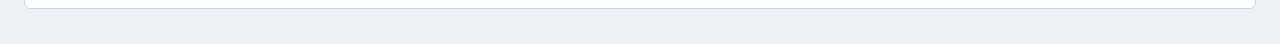
==== commit 8bbb3a9e: "Add M9 Excel export, samples and help" ====
--- a/qvm_js/tests/test.html
+++ b/qvm_js/tests/test.html
@@ -44,8 +44,10 @@
 <script src="../js/domain.js"></script>
 <script src="../js/parse.js"></script>
 <script src="../js/settings.js"></script>
+<script src="../vendor/xlsx.full.min.js"></script>
 <script src="../js/session.js"></script>
 <script src="../js/qvcharts.js"></script>
+<script src="../js/export.js"></script>
 <script src="tests.js"></script>
 <script>
 (function () {
